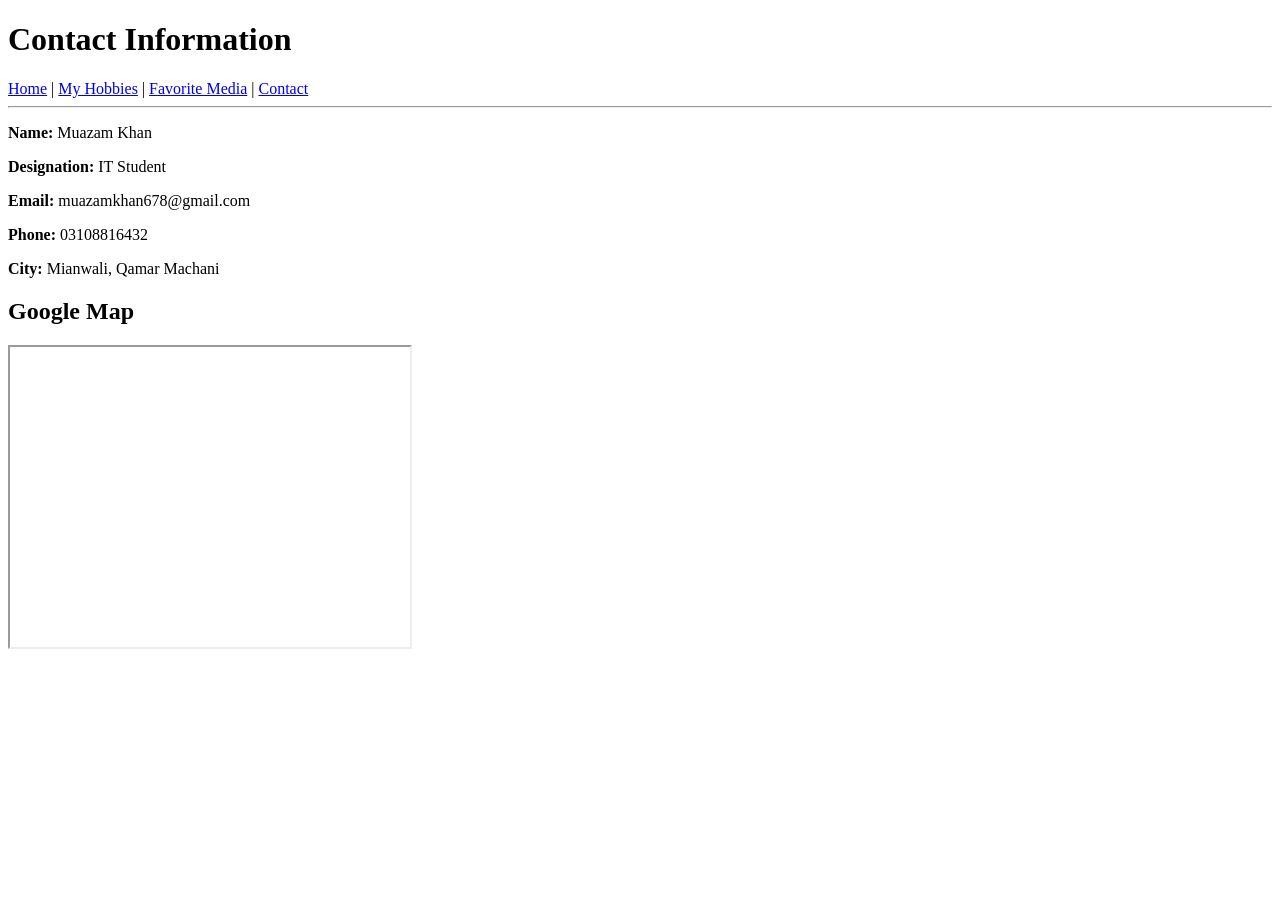
==== contact.html @ 1c234b41 "Add files via upload" ====
<!DOCTYPE html>
<html>
<head>
<title>Contact Page</title>
</head>

<body>

<header>
<h1>Contact Information</h1>
</header>

<nav>
<a href="index.html">Home</a> |
<a href="hobbies.html">My Hobbies</a> |
<a href="media.html">Favorite Media</a> |
<a href="contact.html">Contact</a>
<hr>
</nav>

<section>

<p><b>Name:</b> Muazam Khan</p>
<p><b>Designation:</b> IT Student</p>
<p><b>Email:</b> muazamkhan678@gmail.com</p>
<p><b>Phone:</b> 03108816432</p>
<p><b>City:</b> Mianwali, Qamar Machani</p>

<h2>Google Map</h2>

<iframe
src="https://maps.google.com/maps?q=mianwali%20pakistan&t=&z=13&ie=UTF8&iwloc=&output=embed"
width="400"
height="300">
</iframe>


</tr>

</table>

</section>

</body>
</html>
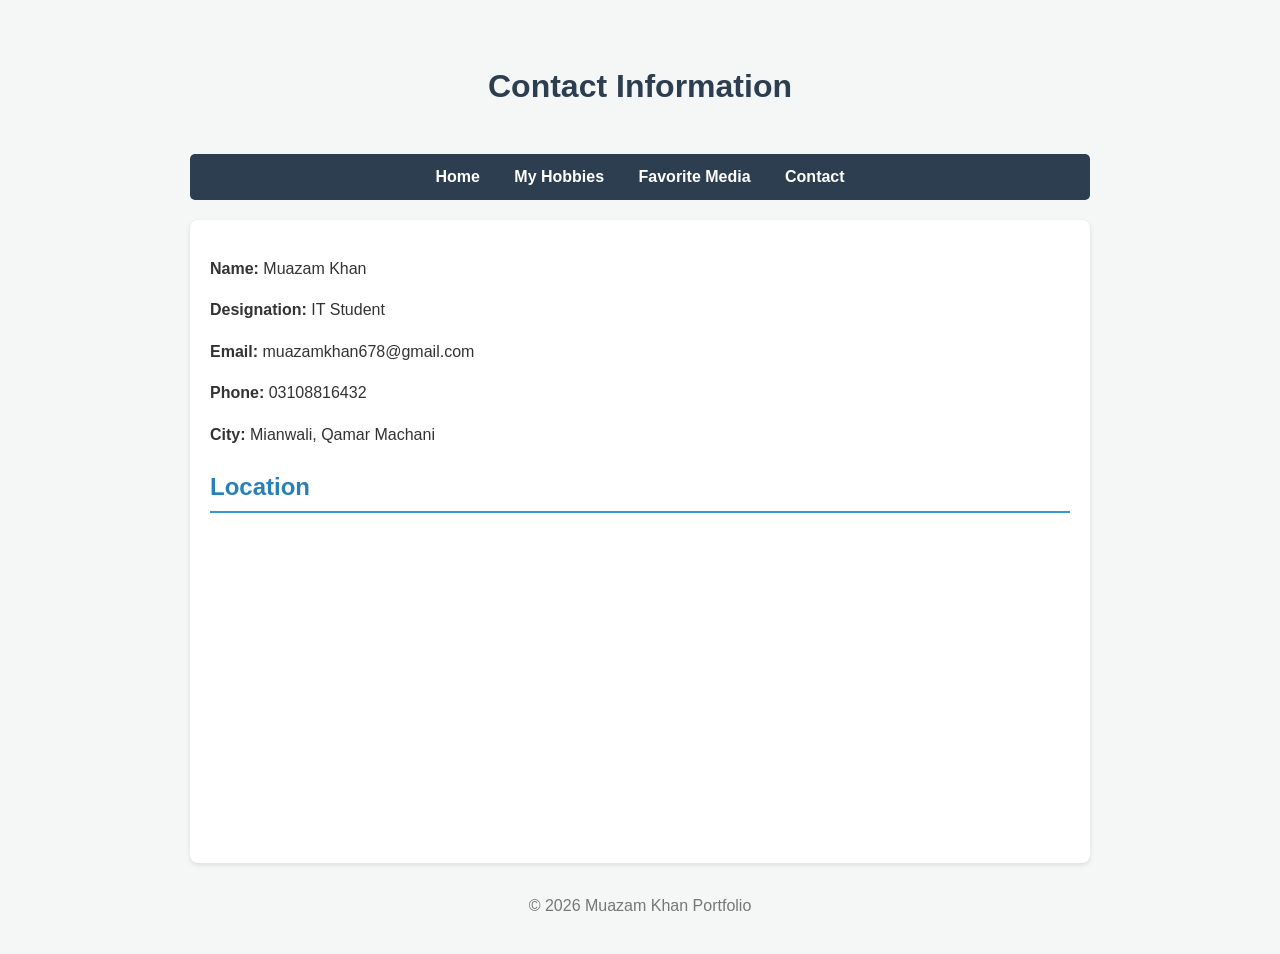
==== commit 4646f85b: "Update contact.html" ====
--- a/contact.html
+++ b/contact.html
@@ -1,45 +1,34 @@
 <!DOCTYPE html>
 <html>
 <head>
-<title>Contact Page</title>
+    <title>Contact Page</title>
+    <link rel="stylesheet" href="style.css">
 </head>
+<body>
+    <header>
+        <h1>Contact Information</h1>
+    </header>
 
-<body>
+    <nav>
+        <a href="index.html">Home</a>
+        <a href="hobbies.html">My Hobbies</a>
+        <a href="media.html">Favorite Media</a>
+        <a href="contact.html">Contact</a>
+    </nav>
 
-<header>
-<h1>Contact Information</h1>
-</header>
+    <section>
+        <p><b>Name:</b> Muazam Khan</p>
+        <p><b>Designation:</b> IT Student</p>
+        <p><b>Email:</b> muazamkhan678@gmail.com</p>
+        <p><b>Phone:</b> 03108816432</p>
+        <p><b>City:</b> Mianwali, Qamar Machani</p>
 
-<nav>
-<a href="index.html">Home</a> |
-<a href="hobbies.html">My Hobbies</a> |
-<a href="media.html">Favorite Media</a> |
-<a href="contact.html">Contact</a>
-<hr>
-</nav>
+        <h2>Location</h2>
+        <iframe src="https://www.google.com/maps/embed?pb=!1m18!1m12!1m3!1d3321.308894101!2d71.3833!3d32.9667!2m3!1f0!2f0!3f0!3m2!1i1024!2i768!4f13.1!3m3!1m2!1s0x0%3A0x0!2zMzLCsDU4JzAwLjAiTiA3McKwMjMnMDAuMCJF!5e0!3m2!1sen!2s!4v1620000000000!5m2!1sen!2s" width="100%" height="300" style="border:0;" allowfullscreen="" loading="lazy"></iframe>
+    </section>
 
-<section>
-
-<p><b>Name:</b> Muazam Khan</p>
-<p><b>Designation:</b> IT Student</p>
-<p><b>Email:</b> muazamkhan678@gmail.com</p>
-<p><b>Phone:</b> 03108816432</p>
-<p><b>City:</b> Mianwali, Qamar Machani</p>
-
-<h2>Google Map</h2>
-
-<iframe
-src="https://maps.google.com/maps?q=mianwali%20pakistan&t=&z=13&ie=UTF8&iwloc=&output=embed"
-width="400"
-height="300">
-</iframe>
-
-
-</tr>
-
-</table>
-
-</section>
-
+    <footer>
+        <p>© 2026 Muazam Khan Portfolio</p>
+    </footer>
 </body>
-</html>+</html>
--- a/style.css
+++ b/style.css
@@ -0,0 +1,81 @@
+/* General Layout */
+body {
+    font-family: 'Segoe UI', Tahoma, Geneva, Verdana, sans-serif;
+    line-height: 1.6;
+    background-color: #f4f7f6;
+    color: #333;
+    max-width: 900px;
+    margin: 0 auto;
+    padding: 20px;
+}
+
+/* Header and Navigation */
+header h1 {
+    color: #2c3e50;
+    text-align: center;
+    padding: 20px 0;
+}
+
+nav {
+    text-align: center;
+    background: #2c3e50;
+    padding: 10px;
+    border-radius: 5px;
+    margin-bottom: 20px;
+}
+
+nav a {
+    color: white;
+    text-decoration: none;
+    margin: 0 15px;
+    font-weight: bold;
+}
+
+nav a:hover {
+    color: #3498db;
+}
+
+/* Sections and Tables */
+section {
+    background: white;
+    padding: 20px;
+    border-radius: 8px;
+    box-shadow: 0 2px 5px rgba(0,0,0,0.1);
+}
+
+h2 {
+    color: #2980b9;
+    border-bottom: 2px solid #3498db;
+    padding-bottom: 5px;
+}
+
+table {
+    width: 100%;
+    border-collapse: collapse;
+    margin: 20px 0;
+}
+
+th, td {
+    padding: 12px;
+    border: 1px solid #ddd;
+    text-align: left;
+}
+
+th {
+    background-color: #3498db;
+    color: white;
+}
+
+/* Media styling */
+iframe, img {
+    max-width: 100%;
+    border-radius: 8px;
+    display: block;
+    margin: 10px auto;
+}
+
+footer {
+    text-align: center;
+    margin-top: 30px;
+    color: #777;
+}
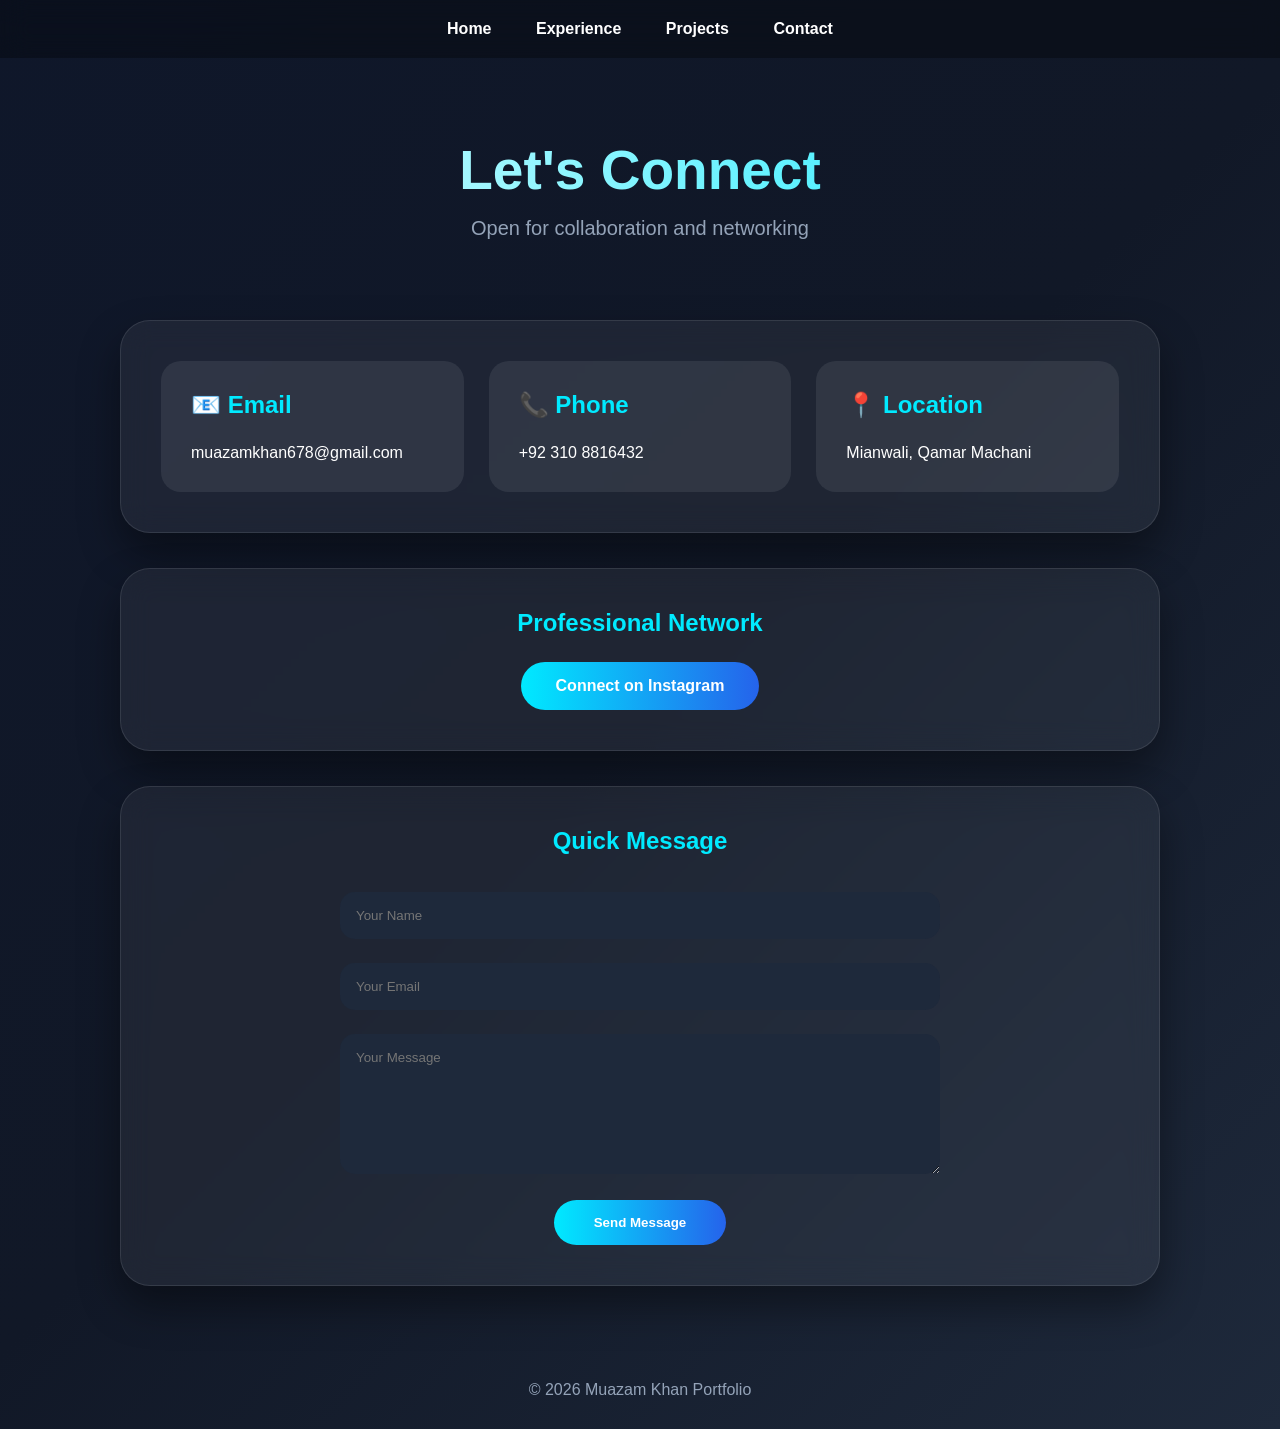
==== commit 36691f7d: "Update contact.html" ====
--- a/contact.html
+++ b/contact.html
@@ -1,34 +1,70 @@
 <!DOCTYPE html>
-<html>
+<html lang="en">
 <head>
-    <title>Contact Page</title>
-    <link rel="stylesheet" href="style.css">
+<meta charset="UTF-8">
+<meta name="viewport" content="width=device-width,initial-scale=1.0">
+<title>Contact | Muazam Khan</title>
+<link rel="stylesheet" href="style.css">
 </head>
 <body>
-    <header>
-        <h1>Contact Information</h1>
-    </header>
 
-    <nav>
-        <a href="index.html">Home</a>
-        <a href="hobbies.html">My Hobbies</a>
-        <a href="media.html">Favorite Media</a>
-        <a href="contact.html">Contact</a>
-    </nav>
+<nav>
+<a href="index.html">Home</a>
+<a href="hobbies.html">Experience</a>
+<a href="media.html">Projects</a>
+<a href="contact.html">Contact</a>
+</nav>
 
-    <section>
-        <p><b>Name:</b> Muazam Khan</p>
-        <p><b>Designation:</b> IT Student</p>
-        <p><b>Email:</b> muazamkhan678@gmail.com</p>
-        <p><b>Phone:</b> 03108816432</p>
-        <p><b>City:</b> Mianwali, Qamar Machani</p>
+<section class="hero-small">
+<h1>Let's Connect</h1>
+<p>Open for collaboration and networking</p>
+</section>
 
-        <h2>Location</h2>
-        <iframe src="https://www.google.com/maps/embed?pb=!1m18!1m12!1m3!1d3321.308894101!2d71.3833!3d32.9667!2m3!1f0!2f0!3f0!3m2!1i1024!2i768!4f13.1!3m3!1m2!1s0x0%3A0x0!2zMzLCsDU4JzAwLjAiTiA3McKwMjMnMDAuMCJF!5e0!3m2!1sen!2s!4v1620000000000!5m2!1sen!2s" width="100%" height="300" style="border:0;" allowfullscreen="" loading="lazy"></iframe>
-    </section>
+<div class="container">
 
-    <footer>
-        <p>© 2026 Muazam Khan Portfolio</p>
-    </footer>
+<section class="card grid">
+
+<div class="contact-box">
+<h2>📧 Email</h2>
+<p>muazamkhan678@gmail.com</p>
+</div>
+
+<div class="contact-box">
+<h2>📞 Phone</h2>
+<p>+92 310 8816432</p>
+</div>
+
+<div class="contact-box">
+<h2>📍 Location</h2>
+<p>Mianwali, Qamar Machani</p>
+</div>
+
+</section>
+
+<section class="card center">
+<h2>Professional Network</h2>
+<a href="https://www.instagram.com/ahmadniazi524" target="_blank" class="btn">
+Connect on Instagram
+</a>
+</section>
+
+<section class="card center">
+<h2>Quick Message</h2>
+
+<form class="contact-form">
+<input type="text" placeholder="Your Name">
+<input type="email" placeholder="Your Email">
+<textarea placeholder="Your Message"></textarea>
+<button type="submit">Send Message</button>
+</form>
+
+</section>
+
+</div>
+
+<footer>
+© 2026 Muazam Khan Portfolio
+</footer>
+
 </body>
 </html>
--- a/style.css
+++ b/style.css
@@ -1,81 +1,179 @@
-/* General Layout */
-body {
-    font-family: 'Segoe UI', Tahoma, Geneva, Verdana, sans-serif;
-    line-height: 1.6;
-    background-color: #f4f7f6;
-    color: #333;
-    max-width: 900px;
-    margin: 0 auto;
-    padding: 20px;
+*{
+margin:0;
+padding:0;
+box-sizing:border-box;
+font-family:'Segoe UI',sans-serif;
 }
 
-/* Header and Navigation */
-header h1 {
-    color: #2c3e50;
-    text-align: center;
-    padding: 20px 0;
+body{
+background: linear-gradient(135deg,#0f172a,#111827,#1e293b);
+color:white;
+min-height:100vh;
 }
 
-nav {
-    text-align: center;
-    background: #2c3e50;
-    padding: 10px;
-    border-radius: 5px;
-    margin-bottom: 20px;
+nav{
+padding:20px;
+text-align:center;
+backdrop-filter:blur(14px);
+background:rgba(0,0,0,.3);
+position:sticky;
+top:0;
+z-index:1000;
 }
 
-nav a {
-    color: white;
-    text-decoration: none;
-    margin: 0 15px;
-    font-weight: bold;
+nav a{
+color:white;
+text-decoration:none;
+margin:0 20px;
+font-weight:600;
+transition:.3s;
 }
 
-nav a:hover {
-    color: #3498db;
+nav a:hover{
+color:#00f0ff;
 }
 
-/* Sections and Tables */
-section {
-    background: white;
-    padding: 20px;
-    border-radius: 8px;
-    box-shadow: 0 2px 5px rgba(0,0,0,0.1);
+.hero-small{
+text-align:center;
+padding:80px 20px 50px;
 }
 
-h2 {
-    color: #2980b9;
-    border-bottom: 2px solid #3498db;
-    padding-bottom: 5px;
+.hero-small h1{
+font-size:55px;
+background:linear-gradient(to right,#fff,#00eaff);
+-webkit-background-clip:text;
+-webkit-text-fill-color:transparent;
+margin-bottom:15px;
 }
 
-table {
-    width: 100%;
-    border-collapse: collapse;
-    margin: 20px 0;
+.hero-small p{
+font-size:20px;
+color:#94a3b8;
 }
 
-th, td {
-    padding: 12px;
-    border: 1px solid #ddd;
-    text-align: left;
+.container{
+max-width:1100px;
+margin:auto;
+padding:30px;
 }
 
-th {
-    background-color: #3498db;
-    color: white;
+.card{
+background:rgba(255,255,255,.06);
+backdrop-filter:blur(15px);
+padding:40px;
+border-radius:30px;
+margin-bottom:35px;
+box-shadow:0 20px 40px rgba(0,0,0,.4);
+border:1px solid rgba(255,255,255,.1);
 }
 
-/* Media styling */
-iframe, img {
-    max-width: 100%;
-    border-radius: 8px;
-    display: block;
-    margin: 10px auto;
+h2{
+color:#00eaff;
+margin-bottom:25px;
 }
 
-footer {
-    text-align: center;
-    margin-top: 30px;
-    color: #777;
+.grid{
+display:grid;
+grid-template-columns:repeat(auto-fit,minmax(250px,1fr));
+gap:25px;
 }
+
+.mini-card,.contact-box{
+background:rgba(255,255,255,.08);
+padding:30px;
+border-radius:20px;
+transition:.4s;
+}
+
+.mini-card:hover,
+.contact-box:hover{
+transform:translateY(-10px);
+}
+
+.skill-box{
+margin-bottom:30px;
+}
+
+.skill{
+background:#1e293b;
+height:28px;
+border-radius:30px;
+overflow:hidden;
+margin-top:10px;
+}
+
+.skill span{
+display:block;
+height:100%;
+background:linear-gradient(to right,#00eaff,#2563eb);
+text-align:right;
+padding-right:12px;
+line-height:28px;
+font-size:14px;
+font-weight:bold;
+}
+
+.btn{
+display:inline-block;
+background:linear-gradient(to right,#00eaff,#2563eb);
+padding:15px 35px;
+border-radius:40px;
+text-decoration:none;
+color:white;
+font-weight:bold;
+transition:.3s;
+}
+
+.btn:hover{
+transform:scale(1.05);
+}
+
+.center{
+text-align:center;
+}
+
+.contact-form{
+max-width:600px;
+margin:auto;
+}
+
+input,textarea{
+width:100%;
+padding:16px;
+margin:12px 0;
+border:none;
+border-radius:15px;
+background:#1e293b;
+color:white;
+}
+
+textarea{
+height:140px;
+}
+
+button{
+background:linear-gradient(to right,#00eaff,#2563eb);
+padding:15px 40px;
+border:none;
+border-radius:30px;
+color:white;
+font-weight:bold;
+cursor:pointer;
+margin-top:10px;
+}
+
+footer{
+text-align:center;
+padding:30px;
+color:#94a3b8;
+}
+
+@media(max-width:768px){
+.hero-small h1{
+font-size:40px;
+}
+nav a{
+display:block;
+margin:12px;
+}
+}
